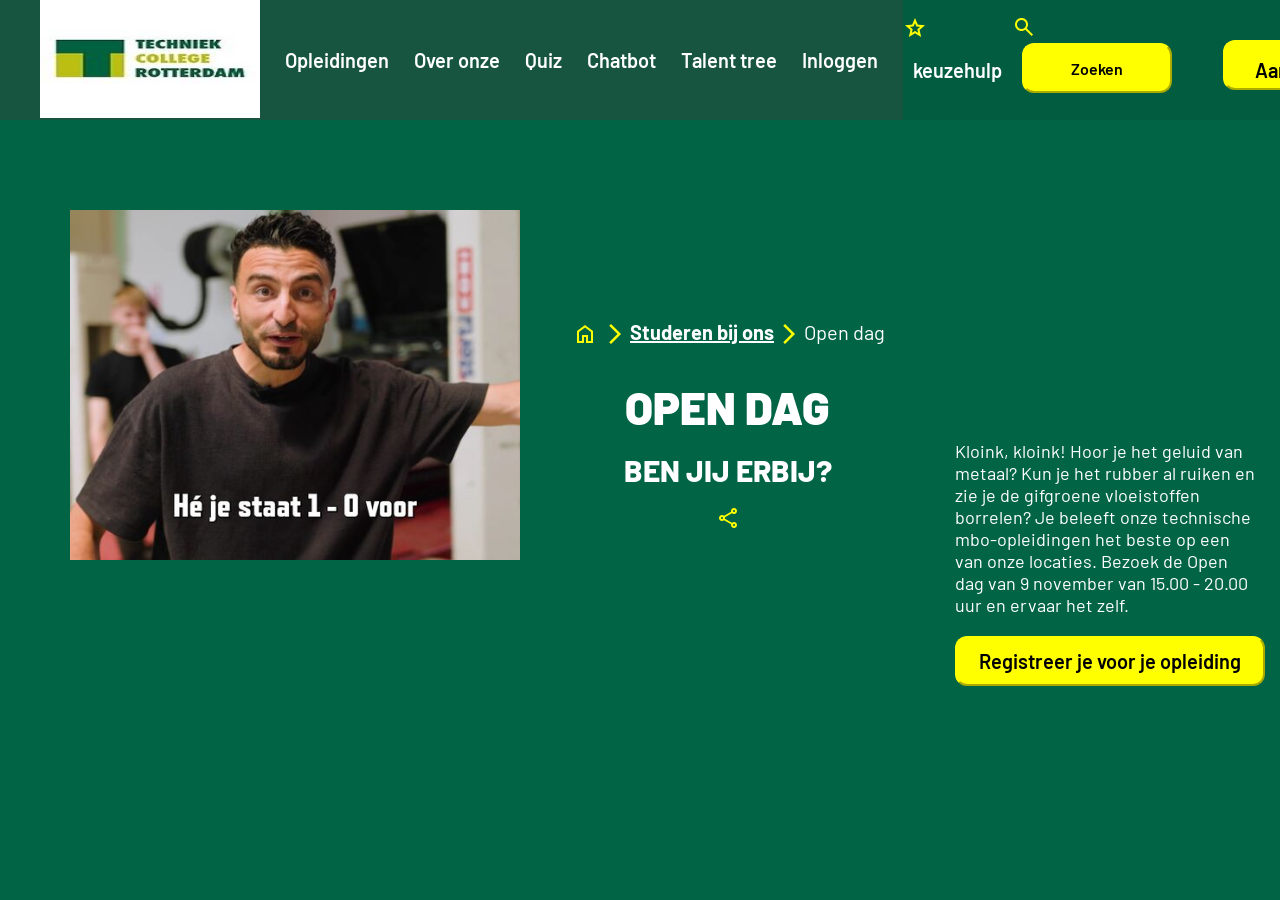
==== index.html @ dfae17dd "new chatbot" ====
<!DOCTYPE html>
<html lang="en">
<head>
    <meta charset="UTF-8">
    <meta name="viewport" content="width=device-width, initial-scale=1.0">
    <link rel="stylesheet" type="text/css" href="style.css">
 
    <link rel="stylesheet" href="https://fonts.googleapis.com/css2?family=Material+Symbols+Outlined:opsz,wght,FILL,GRAD@24,400,0,0" />
    <link href="https://fonts.googleapis.com/css2?family=Barlow:ital,wght@0,400;0,700;1,700;1,900&family=Roboto:wght@700&display=swap" rel="stylesheet">

    <title>Document</title>
    
</head>
<body>

    <div class="nav">
         <ul>
            <li>
                <div class="logo"><img src="tcr.jpeg" alt="logo"></div>
            </li>

            
            <li> 
                <a href="#1">Opleidingen</a>
            </li>

            <li> 
               <a href="#1">Over onze</a>
           </li>


            
            <li> 
               <a href="apps.html">   Quiz </a>
            </li>


            <li> 
               <a href="chatpot.html">Chatbot</a>   
            </li>

            <li>   
               <a href="#4">Talent tree</a>   
            </li>

             

            <li>  
                <a href="#3">Inloggen</a>   
            </li>
            

         <div class="zoekk">

           <div class="keuzehulp"> 
            <span class="material-symbols-outlined">
                star
                </span>

             <li >
                <a href="#5"> keuzehulp</a>
             </li>
           </div>

            

          <div class="button2">

            <span class="material-symbols-outlined">
                search
                </span>
          
           <button id="zoekknop" onclick="openZoekvenster()">Zoeken</button>

          
           <div id="zoekvenster">
               <input type="text" id="zoekveld" placeholder="Voer uw zoekopdracht in">
               <button onclick="voerZoekopdrachtUit()">Zoeken</button>
               <button onclick="sluitZoekvenster()">Annuleren</button>
           </div>
        </div>
        
            
        <!-- <div class="zoeken">
           <span class="material-symbols-outlined">
                search
                </span>
            
            <li >
                <a href="#5">Zoeken</a>
            </li>
        </div> -->


        <div class="aanmelden">
      
            <li>              
               <button><a href="https://www.techniekcollegerotterdam.nl/aanmelden">  Aanmelden </a></button>
            </li> 
         </div>



        </div>
         </ul>
    </div>
   
    


  
<div class="container">
       <div class="img2">
          <img src="opendag.jpg" alt="opendag">
       </div> 

    <div class="home">

        <div class="eerst">
         <span class="material-symbols-outlined">
            home
        </span>

       <span class="material-symbols-outlined">
         arrow_forward_ios
      </span>
         <a href="https://www.techniekcollegerotterdam.nl/studeren-bij-ons/open-dag">Studeren bij ons</a>
         <span class="material-symbols-outlined">
            arrow_forward_ios
         </span><span class="opendag">Open dag</span>
        </div>
         
         <br><br>
         <span class="opendag2">OPEN DAG</span>
         <br><br>
         <span class="Benje">BEN JIJ ERBIJ?</span>
         <br><br>
         <span class="material-symbols-outlined">
           share
         </span>
    </div>

 <div class="klonik2">
     <div class="klonik">
       Kloink, kloink! Hoor je het geluid van metaal? Kun je het rubber al ruiken en zie je de gifgroene vloeistoffen borrelen? Je beleeft onze technische mbo-opleidingen het beste op een van onze locaties. Bezoek de Open dag van 9 november van 15.00 - 20.00 uur en ervaar het zelf.
     </div>

     <div class="button4">
     <button>  <a href="https://ikkiestechniek.nl/registreren"> Registreer je voor je opleiding</a> 
    </button>

     </div>


</div>

</div>

<!-- <div class="main2">
  <div class="start">Start uw Game:</div>
   <div id="quiz-container">
     <div id="question"></div>
     <button onclick="checkAnswer('yes')">Yes</button>
     <button onclick="checkAnswer('no')">No</button>
   </div>
</div> -->





<script src="main.js"></script>
</body>
</html>
---- style.css ----
*{
    margin: 0px;
    padding: 0px;
}
.nav ul{
    display: flex;
    gap: 25px;
    align-items: center;
    font-size: 20px;
    font-family: 'Barlow', sans-serif;
    font-weight: 580;
    background-color:  #175541;
    list-style: none;
    height: 120px;
    width: 200vh;
    
}

li a{
    color: white;
    text-decoration: none;
    padding-top: 30px;
}


img{
    height: 120px;
    width: 220px;
    padding-left: 40px;

 
  

 
}

.zoekk{
   
    display: flex;
    justify-content:space-between;
    background-color: #025d40;
    width: 480px;
    font-size: 20px;
    font-family: 'Barlow', sans-serif; 
    margin-right: 35px;
    height: 120px;
    border-radius: 2px;
    font-weight: 550;
 
    
   

}

.zoekk li a{
    padding-bottom: 4px;
    padding-top: 5px;
    margin: 10px 10px;
    /* background-color: rgb(111, 142, 27);  */
    display: inline-block;
    height: 15px;
}

body{
    background-color:  #006445;
   
}

.material-symbols-outlined{
    
    color: yellow;
    height: 20px;
    width: 30px;
    /* background-color: red;   */
    /* margin-left: 20px;
    padding-top: 24px;
    font-size: 20px; */
  
}


.aanmelden{ 
 
     padding-top: 40px;
     height: 35px;  
     width: 90px;
     padding-right: 80px;   
}
.aanmelden button a { 

    margin-top: 1px;
    font-size: 20px;
    font-family: 'Barlow', sans-serif;
    font-weight: 550; 
    color:black;
    
  
    
}

button{

    background-color: yellow;
    width: 150px;
    height: 50px;
    font-size: 20px;
    font-family: 'Barlow', sans-serif;
    border-radius :  12px;
    border-color: yellow; 
    font-size: 20px;
  
    font-family: 'Barlow', sans-serif;
    font-weight: 550; 
    color:black;
  
   
}


#zoekvenster {
    display: none;
    position: fixed;
    top: 20%;
    left: 50%;
    transform: translate(-50%, -50%);
    padding: 20px;
    border: 1px solid #ccc;
    background-color: #fff; 
    z-index: 9999; 
  
} 

.button2{
    display: flex;
    display: inline;
    padding-top: 15px;
    padding-right: 10px;
    color: white;
    height:2px;
}

.keuzehulp{
    padding-top: 15px;
}

.img2 img{
    display:block;
    
    width: 450px;
    height: 350px;
    padding-top: 90px;
    padding-left: 70px;
    
    
}

.container{
    display: flex;
   
}

.home{
    text-align: center;
    padding-left: 50px;
    padding-top: 200px;

}

.eerst {
 
    font-size: 20px;
    font-family: 'Barlow', sans-serif;
    color: white;
    display: flex;
    justify-content: center;
    align-items: center;
    text-wrap: nowrap;
}
.eerst a  {

    
    
    font-size: 20px;
    font-family: 'Barlow', sans-serif;
    color: white;
    font-weight: 700;
}

.opendag2{
    color: white;
    font-weight: 900;
    font-size: 45px;
    font-family: 'Barlow', sans-serif;
}
.Benje{
    color: white;
    font-weight: 800;
    font-size: 30px;
    font-family: 'Barlow', sans-serif;

}

.klonik{
    width: 300px;
    padding-left: 70px;
    color: white;
    font-size: 18px;
    padding-top: 320px;
    font-family: 'Barlow', sans-serif;

}

.button4{
    padding-top: 20px;
    padding-left: 60px;
    font-size: 18px;

}

.button4 button{
    width: 310px;
    font-family: 'Barlow', sans-serif;
    
    
}

.button4 button a {
    text-decoration: none;
    color: black;
   
    font-size: 20px;
    font-family: 'Barlow', sans-serif;
    font-weight: 550; 
    color:black;
  
    

}

.nav ul li a:hover{
   color: #dbff4a ;
    transform: all 0.4s ease 0s;
    }

.main{
    color: white;
    font-size: 2rem;
    font-weight: 800px;
    display:block;
    width: 450px;
    height: 100px;
    padding-top: 1px;
    padding-left: 70px;

}

#quiz-container {
    max-width: 400px;
    padding-top: 10px;
   
    
} 

#question {
    font-size: 20px;
    margin-bottom: 20px;
    font-weight: 700px;
}

button {
    font-size: 16px;
    padding: 10px 20px;
    margin: 0 10px;
    cursor: pointer;
}

.main2{
  
    padding-left: 60px; 
    margin-left: 60px;
    font-size: 22px;
    font-weight: 700px;
    color: white;
    display: inline-block;
    height: 12rem;
}
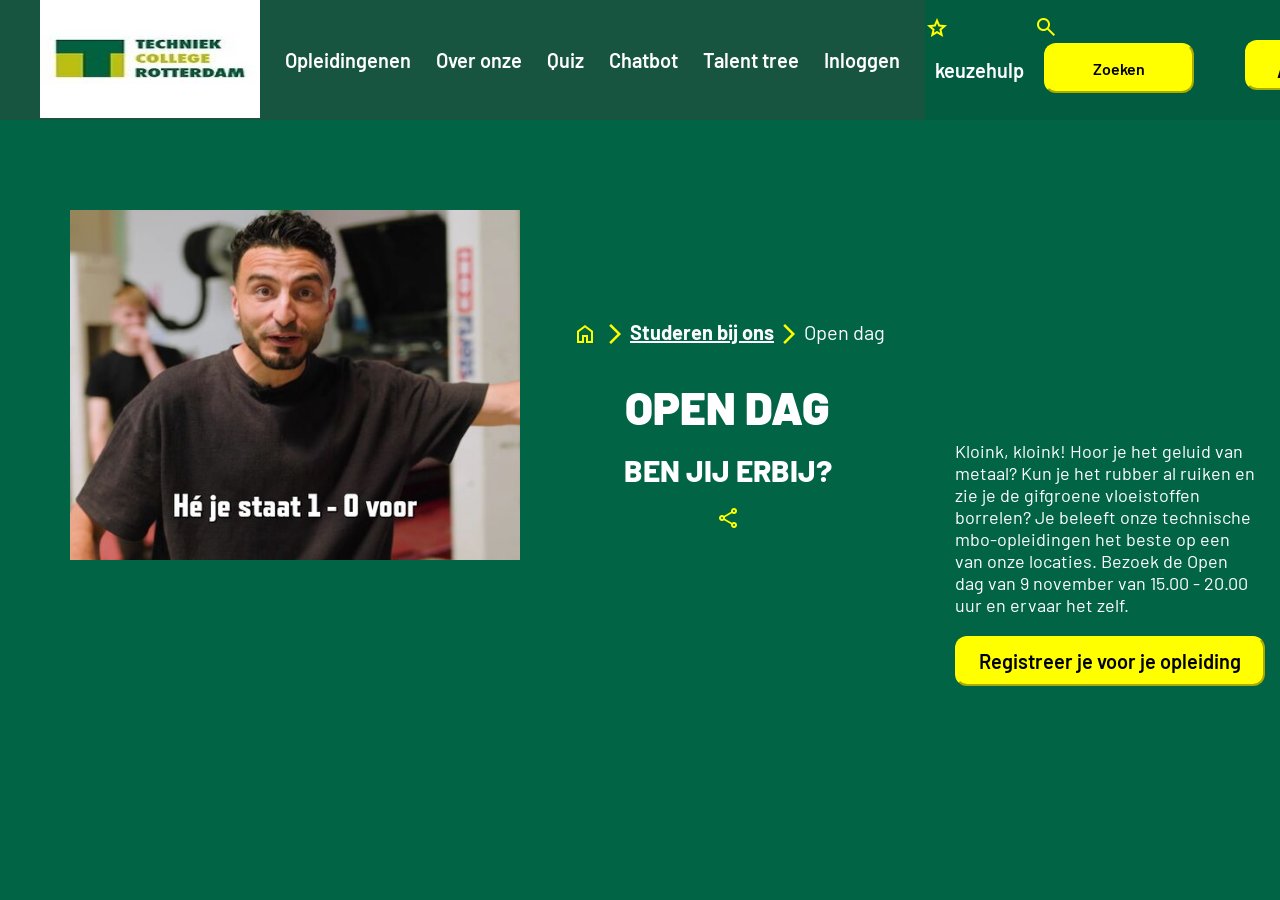
==== commit bdea76bd: "aan het testen" ====
--- a/index.html
+++ b/index.html
@@ -21,7 +21,7 @@
 
             
             <li> 
-                <a href="#1">Opleidingen</a>
+                <a href="#1">Opleidingenen</a>
             </li>
 
             <li> 
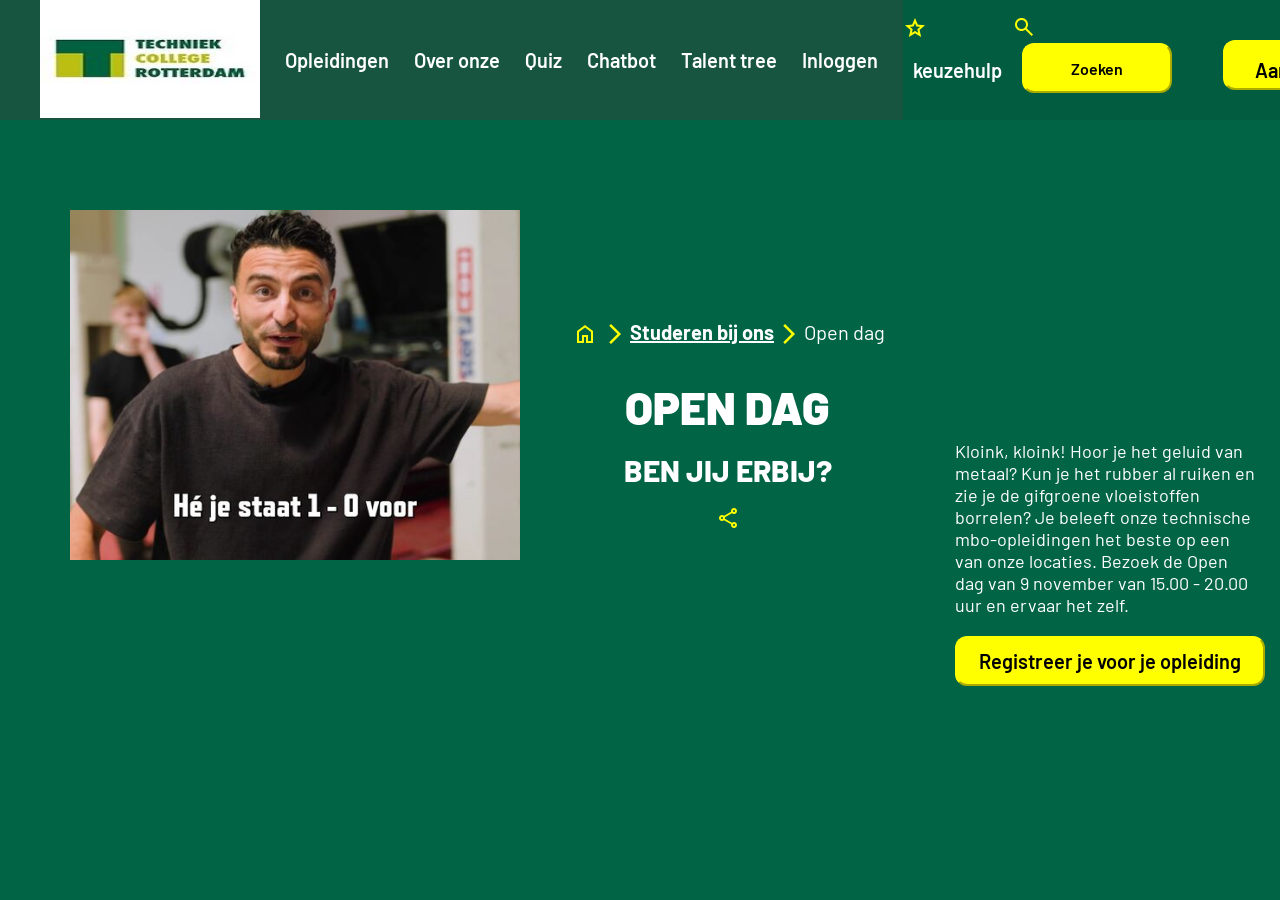
==== commit 1a7e4518: "test 2" ====
--- a/index.html
+++ b/index.html
@@ -21,7 +21,7 @@
 
             
             <li> 
-                <a href="#1">Opleidingenen</a>
+                <a href="#1">Opleidingen</a>
             </li>
 
             <li> 
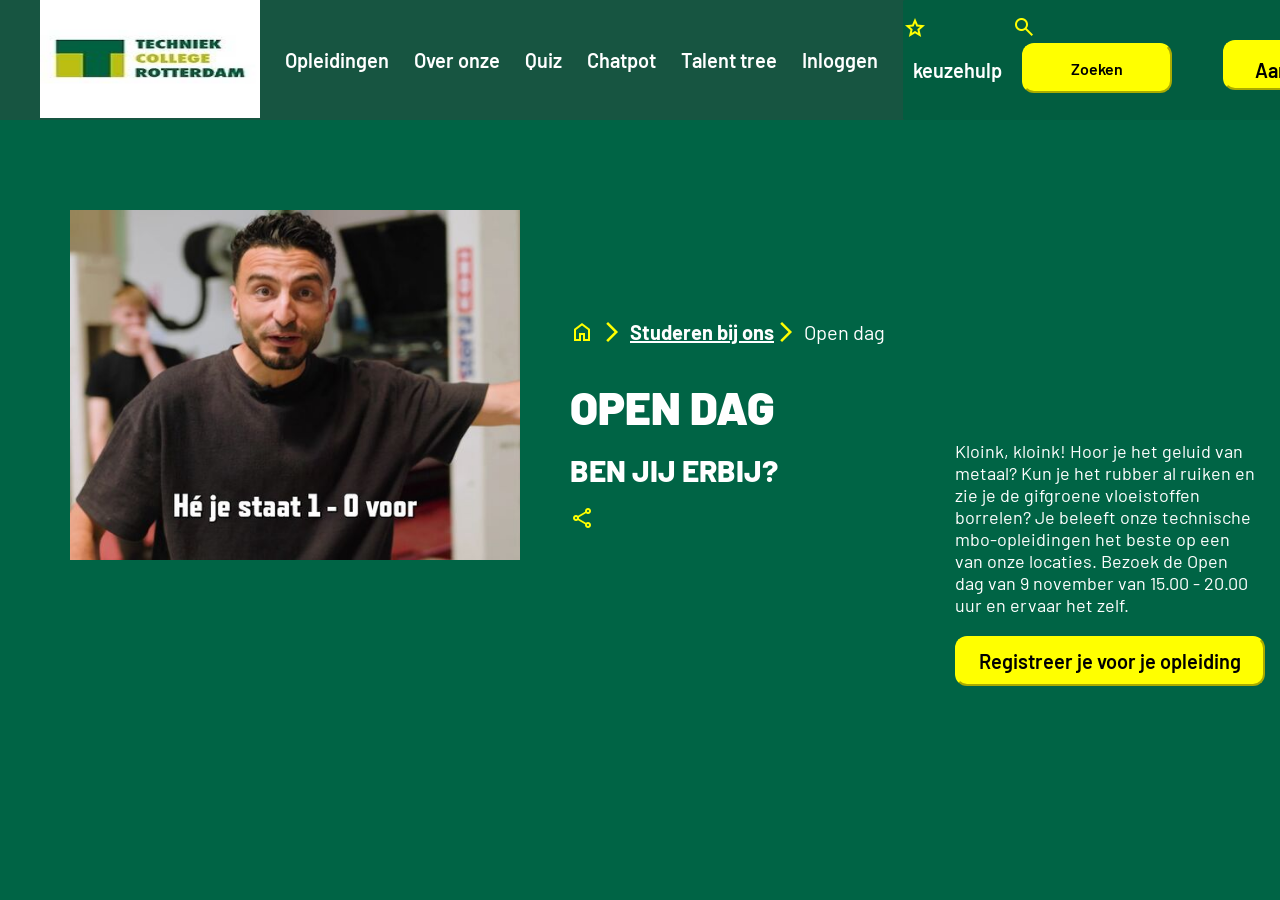
==== commit e1babd60: "last17" ====
--- a/index.html
+++ b/index.html
@@ -36,11 +36,11 @@
 
 
             <li> 
-               <a href="chatpot.html">Chatbot</a>   
+               <a href="#3">Chatpot</a>   
             </li>
 
             <li>   
-               <a href="#4">Talent tree</a>   
+               <a href="#3">Talent tree</a>   
             </li>
 
              
--- a/style.css
+++ b/style.css
@@ -157,12 +157,15 @@
 .container{
     display: flex;
    
+   
 }
 
 .home{
-    text-align: center;
+    align-items: center;
     padding-left: 50px;
     padding-top: 200px;
+    
+    
 
 }
 
@@ -171,14 +174,13 @@
     font-size: 20px;
     font-family: 'Barlow', sans-serif;
     color: white;
-    display: flex;
-    justify-content: center;
-    align-items: center;
-    text-wrap: nowrap;
+     display: flex;
+     text-wrap: nowrap;
+   
+  
 }
 .eerst a  {
 
-    
     
     font-size: 20px;
     font-family: 'Barlow', sans-serif;
@@ -276,8 +278,8 @@
 
 .main2{
   
-    padding-left: 60px; 
-    margin-left: 60px;
+   
+     margin-left: 60px;
     font-size: 22px;
     font-weight: 700px;
     color: white;
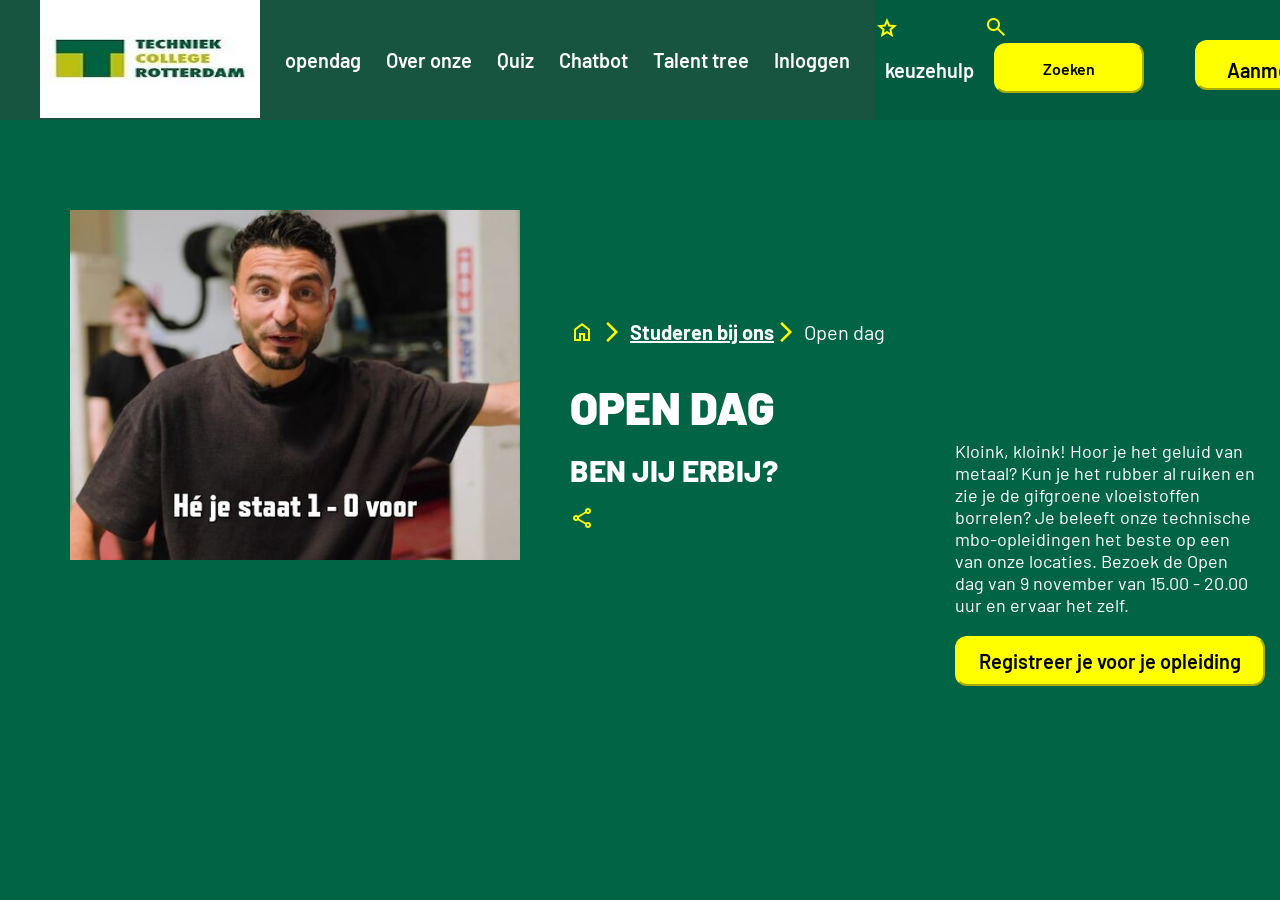
==== commit ea7c9a82: "veranderend" ====
--- a/index.html
+++ b/index.html
@@ -7,6 +7,7 @@
  
     <link rel="stylesheet" href="https://fonts.googleapis.com/css2?family=Material+Symbols+Outlined:opsz,wght,FILL,GRAD@24,400,0,0" />
     <link href="https://fonts.googleapis.com/css2?family=Barlow:ital,wght@0,400;0,700;1,700;1,900&family=Roboto:wght@700&display=swap" rel="stylesheet">
+    
 
     <title>Document</title>
     
@@ -21,7 +22,7 @@
 
             
             <li> 
-                <a href="#1">Opleidingen</a>
+                <a href="#1">opendag</a>
             </li>
 
             <li> 
@@ -36,11 +37,11 @@
 
 
             <li> 
-               <a href="#3">Chatpot</a>   
+               <a href="chatpot.html">Chatbot</a>   
             </li>
 
             <li>   
-               <a href="#3">Talent tree</a>   
+               <a href="#4">Talent tree</a>   
             </li>
 
              
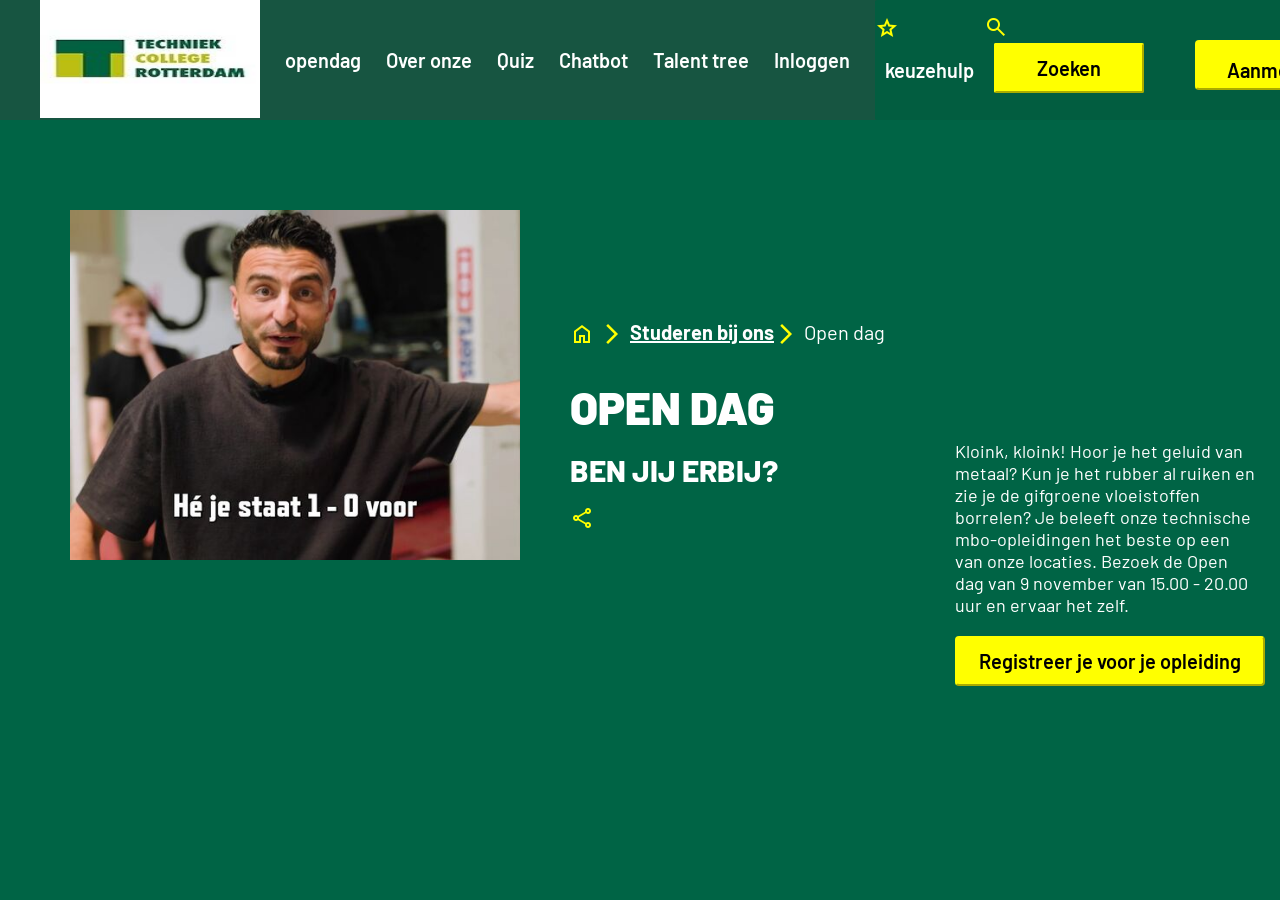
==== commit 9d5a7b21: "laste veranderen" ====
--- a/index.html
+++ b/index.html
@@ -29,15 +29,13 @@
                <a href="#1">Over onze</a>
            </li>
 
-
             
             <li> 
                <a href="apps.html">   Quiz </a>
             </li>
 
-
             <li> 
-               <a href="chatpot.html">Chatbot</a>   
+               <a href="#2">Chatbot</a>   
             </li>
 
             <li>   
@@ -92,7 +90,6 @@
             </li>
         </div> -->
 
-
         <div class="aanmelden">
       
             <li>              
@@ -101,13 +98,11 @@
          </div>
 
 
-
         </div>
          </ul>
     </div>
    
     
-
 
   
 <div class="container">
@@ -152,19 +147,10 @@
 
      </div>
 
-
 </div>
 
 </div>
 
-<!-- <div class="main2">
-  <div class="start">Start uw Game:</div>
-   <div id="quiz-container">
-     <div id="question"></div>
-     <button onclick="checkAnswer('yes')">Yes</button>
-     <button onclick="checkAnswer('no')">No</button>
-   </div>
-</div> -->
 
 
 
@@ -172,4 +158,4 @@
 
 <script src="main.js"></script>
 </body>
-</html>+</html>
--- a/style.css
+++ b/style.css
@@ -22,7 +22,6 @@
     padding-top: 30px;
 }
 
-
 img{
     height: 120px;
     width: 220px;
@@ -44,7 +43,7 @@
     font-family: 'Barlow', sans-serif; 
     margin-right: 35px;
     height: 120px;
-    border-radius: 2px;
+     border-radius: 2px; 
     font-weight: 550;
  
     
@@ -56,13 +55,14 @@
     padding-bottom: 4px;
     padding-top: 5px;
     margin: 10px 10px;
-    /* background-color: rgb(111, 142, 27);  */
     display: inline-block;
     height: 15px;
 }
 
 body{
     background-color:  #006445;
+
+    
    
 }
 
@@ -71,32 +71,27 @@
     color: yellow;
     height: 20px;
     width: 30px;
-    /* background-color: red;   */
-    /* margin-left: 20px;
-    padding-top: 24px;
-    font-size: 20px; */
-  
-}
-
-
+   
+  
+}
+
+ 
 .aanmelden{ 
  
      padding-top: 40px;
      height: 35px;  
      width: 90px;
      padding-right: 80px;   
-}
+} 
+
 .aanmelden button a { 
 
     margin-top: 1px;
     font-size: 20px;
     font-family: 'Barlow', sans-serif;
     font-weight: 550; 
-    color:black;
-    
-  
-    
-}
+    color:black;       
+} 
 
 button{
 
@@ -105,16 +100,28 @@
     height: 50px;
     font-size: 20px;
     font-family: 'Barlow', sans-serif;
-    border-radius :  12px;
+    border-radius :  4px;
     border-color: yellow; 
     font-size: 20px;
-  
     font-family: 'Barlow', sans-serif;
     font-weight: 550; 
     color:black;
-  
-   
-}
+}
+
+#zoekknop{
+    background-color: yellow;
+    width: 150px;
+    height: 50px;
+    font-size: 20px;
+    font-family: 'Barlow', sans-serif;
+    border-radius :  2px;
+    border-color: yellow; 
+    font-size: 20px;
+    font-family: 'Barlow', sans-serif;
+    font-weight: 550; 
+    color:black;
+}
+
 
 
 #zoekvenster {
@@ -124,8 +131,6 @@
     left: 50%;
     transform: translate(-50%, -50%);
     padding: 20px;
-    border: 1px solid #ccc;
-    background-color: #fff; 
     z-index: 9999; 
   
 } 
@@ -161,7 +166,8 @@
 }
 
 .home{
-    align-items: center;
+
+    
     padding-left: 50px;
     padding-top: 200px;
     
@@ -171,6 +177,8 @@
 
 .eerst {
  
+
+    align-items: center;
     font-size: 20px;
     font-family: 'Barlow', sans-serif;
     color: white;
@@ -229,7 +237,6 @@
 .button4 button a {
     text-decoration: none;
     color: black;
-   
     font-size: 20px;
     font-family: 'Barlow', sans-serif;
     font-weight: 550; 
@@ -241,6 +248,11 @@
 
 .nav ul li a:hover{
    color: #dbff4a ;
+    transform: all 0.4s ease 0s;
+    }
+
+    #zoekknop:hover{
+        color: #dbff4a ;
     transform: all 0.4s ease 0s;
     }
 
@@ -257,8 +269,9 @@
 }
 
 #quiz-container {
-    max-width: 400px;
-    padding-top: 10px;
+     max-width: 400px;
+     padding-top: 50px;
+    padding-bottom: 25px;  
    
     
 } 
@@ -270,21 +283,64 @@
 }
 
 button {
-    font-size: 16px;
+     font-size: 16px;
     padding: 10px 20px;
     margin: 0 10px;
-    cursor: pointer;
+    cursor: pointer; 
 }
 
 .main2{
   
    
-     margin-left: 60px;
+    
+   
+    text-align: center;
+    font-family: system-ui;
+    color:white;
+    margin:auto;
+    font-weight: 700;
+    width: 50%;
+    border-radius :  4px;
+    border-color: yellow;
+    background-color: rgb(120, 114, 114);  
     font-size: 22px;
-    font-weight: 700px;
-    color: white;
-    display: inline-block;
-    height: 12rem;
-}
-
-
+    border: 10px solid transparent;
+    margin-top: 80px;
+  
+
+    
+
+   
+}
+
+.start{
+    padding-top: 50px;
+    color: black;
+    font-weight: 800;
+    font-size: 24px;
+}
+
+.olaa{
+  
+    padding-top: 1px;
+    text-align: center;
+    font-family: system-ui;
+    margin:auto;
+    font-weight: 700;
+    width: 50%;
+    border-radius :4px;
+    border-color: yellow;
+    background-color: rgb(48, 45, 45);  
+    font-size: 22px;
+    border: 10px solid transparent;
+    
+}
+
+.olaa a{
+    text-decoration: none;
+    color:white;
+    
+}
+
+
+
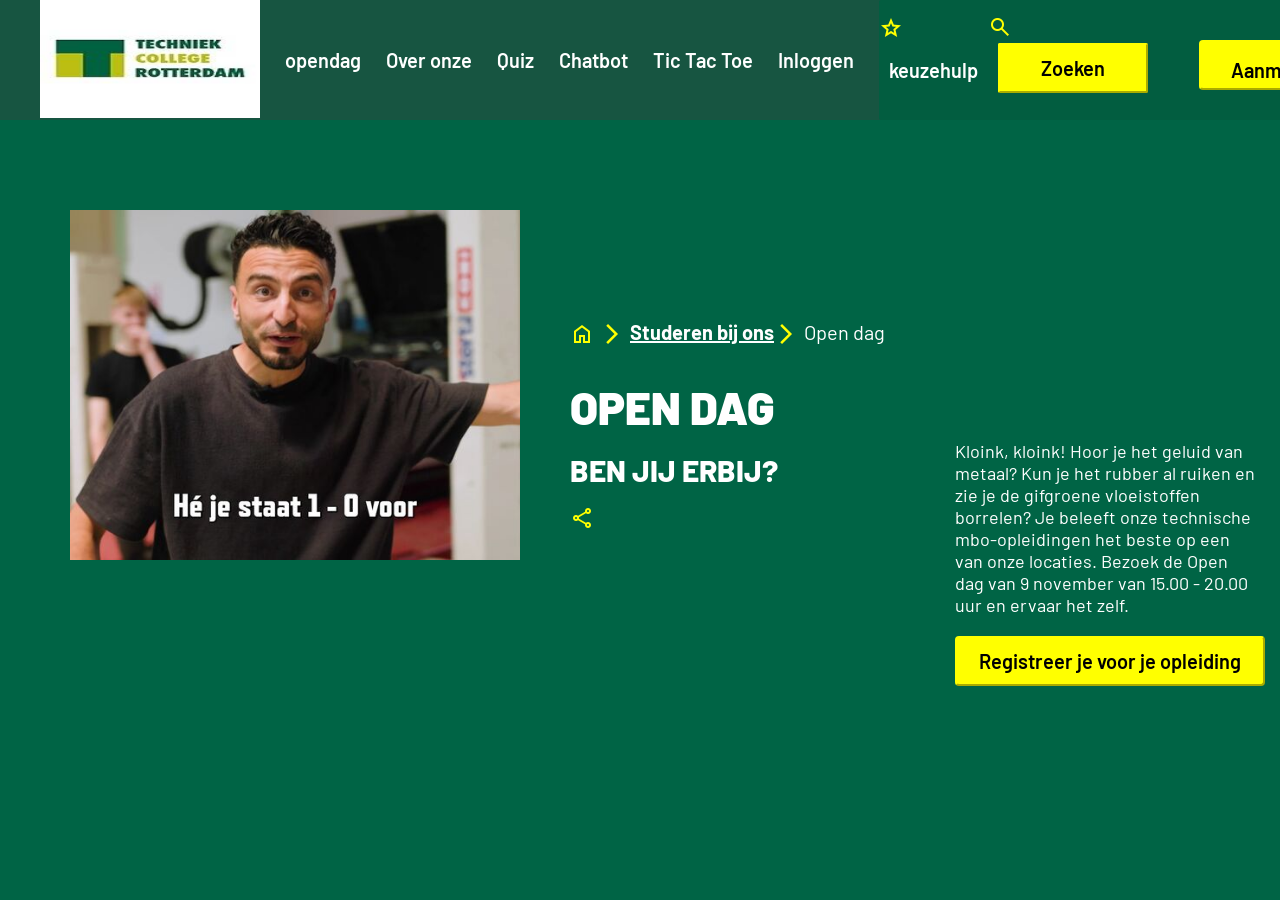
==== commit fb192a9d: "LAST21" ====
--- a/index.html
+++ b/index.html
@@ -29,17 +29,19 @@
                <a href="#1">Over onze</a>
            </li>
 
+
             
             <li> 
                <a href="apps.html">   Quiz </a>
             </li>
 
+
             <li> 
-               <a href="#2">Chatbot</a>   
+               <a href="chatpot.html">Chatbot</a>   
             </li>
 
             <li>   
-               <a href="#4">Talent tree</a>   
+               <a href="tictattoe.html">Tic Tac Toe</a>   
             </li>
 
              
@@ -90,6 +92,7 @@
             </li>
         </div> -->
 
+
         <div class="aanmelden">
       
             <li>              
@@ -98,11 +101,13 @@
          </div>
 
 
+
         </div>
          </ul>
     </div>
    
     
+
 
   
 <div class="container">
@@ -147,10 +152,19 @@
 
      </div>
 
+
 </div>
 
 </div>
 
+<!-- <div class="main2">
+  <div class="start">Start uw Game:</div>
+   <div id="quiz-container">
+     <div id="question"></div>
+     <button onclick="checkAnswer('yes')">Yes</button>
+     <button onclick="checkAnswer('no')">No</button>
+   </div>
+</div> -->
 
 
 
@@ -158,4 +172,4 @@
 
 <script src="main.js"></script>
 </body>
-</html>
+</html>
--- a/style.css
+++ b/style.css
@@ -21,6 +21,7 @@
     text-decoration: none;
     padding-top: 30px;
 }
+
 
 img{
     height: 120px;
@@ -93,6 +94,7 @@
     color:black;       
 } 
 
+
 button{
 
     background-color: yellow;
@@ -107,6 +109,7 @@
     font-weight: 550; 
     color:black;
 }
+
 
 #zoekknop{
     background-color: yellow;
@@ -121,6 +124,7 @@
     font-weight: 550; 
     color:black;
 }
+
 
 
 
@@ -167,6 +171,7 @@
 
 .home{
 
+
     
     padding-left: 50px;
     padding-top: 200px;
@@ -255,6 +260,7 @@
         color: #dbff4a ;
     transform: all 0.4s ease 0s;
     }
+
 
 .main{
     color: white;
@@ -313,6 +319,7 @@
    
 }
 
+
 .start{
     padding-top: 50px;
     color: black;
@@ -344,3 +351,7 @@
 
 
 
+
+
+
+
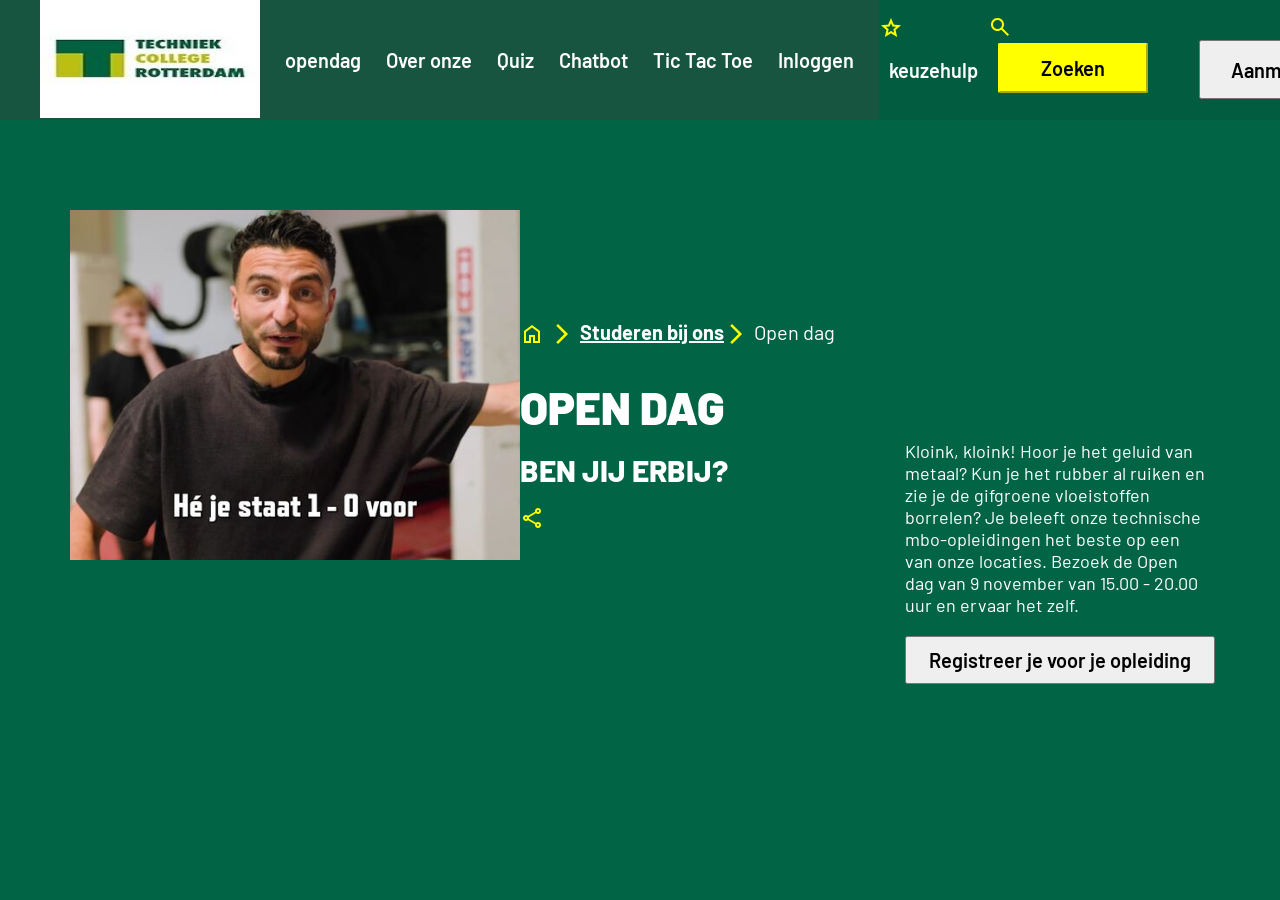
==== commit b929c946: "Merge branch 'master' of https://github.com/Mountaer164/Open-dag-2024" ====
--- a/index.html
+++ b/index.html
@@ -29,15 +29,13 @@
                <a href="#1">Over onze</a>
            </li>
 
-
             
             <li> 
                <a href="apps.html">   Quiz </a>
             </li>
 
-
             <li> 
-               <a href="chatpot.html">Chatbot</a>   
+               <a href="#2">Chatbot</a>   
             </li>
 
             <li>   
@@ -92,7 +90,6 @@
             </li>
         </div> -->
 
-
         <div class="aanmelden">
       
             <li>              
@@ -101,13 +98,11 @@
          </div>
 
 
-
         </div>
          </ul>
     </div>
    
     
-
 
   
 <div class="container">
@@ -152,19 +147,10 @@
 
      </div>
 
-
 </div>
 
 </div>
 
-<!-- <div class="main2">
-  <div class="start">Start uw Game:</div>
-   <div id="quiz-container">
-     <div id="question"></div>
-     <button onclick="checkAnswer('yes')">Yes</button>
-     <button onclick="checkAnswer('no')">No</button>
-   </div>
-</div> -->
 
 
 
@@ -172,4 +158,4 @@
 
 <script src="main.js"></script>
 </body>
-</html>+</html>
--- a/style.css
+++ b/style.css
@@ -21,7 +21,6 @@
     text-decoration: none;
     padding-top: 30px;
 }
-
 
 img{
     height: 120px;
@@ -93,7 +92,10 @@
     font-weight: 550; 
     color:black;       
 } 
-
+<<<<<<< HEAD
+=======
+
+>>>>>>> fb192a9d03f9b94be7686074b5038960d3b45011
 
 button{
 
@@ -109,6 +111,21 @@
     font-weight: 550; 
     color:black;
 }
+
+#zoekknop{
+    background-color: yellow;
+    width: 150px;
+    height: 50px;
+    font-size: 20px;
+    font-family: 'Barlow', sans-serif;
+    border-radius :  2px;
+    border-color: yellow; 
+    font-size: 20px;
+    font-family: 'Barlow', sans-serif;
+    font-weight: 550; 
+    color:black;
+}
+
 
 
 #zoekknop{
@@ -171,7 +188,10 @@
 
 .home{
 
-
+<<<<<<< HEAD
+=======
+
+>>>>>>> fb192a9d03f9b94be7686074b5038960d3b45011
     
     padding-left: 50px;
     padding-top: 200px;
@@ -261,7 +281,10 @@
     transform: all 0.4s ease 0s;
     }
 
-
+<<<<<<< HEAD
+=======
+
+>>>>>>> fb192a9d03f9b94be7686074b5038960d3b45011
 .main{
     color: white;
     font-size: 2rem;
@@ -317,8 +340,8 @@
     
 
    
-}
-
+<<<<<<< HEAD
+}
 
 .start{
     padding-top: 50px;
@@ -350,8 +373,43 @@
 }
 
 
-
-
-
-
-
+=======
+}
+
+
+.start{
+    padding-top: 50px;
+    color: black;
+    font-weight: 800;
+    font-size: 24px;
+}
+
+.olaa{
+  
+    padding-top: 1px;
+    text-align: center;
+    font-family: system-ui;
+    margin:auto;
+    font-weight: 700;
+    width: 50%;
+    border-radius :4px;
+    border-color: yellow;
+    background-color: rgb(48, 45, 45);  
+    font-size: 22px;
+    border: 10px solid transparent;
+    
+}
+
+.olaa a{
+    text-decoration: none;
+    color:white;
+    
+}
+
+
+
+
+
+
+>>>>>>> fb192a9d03f9b94be7686074b5038960d3b45011
+
